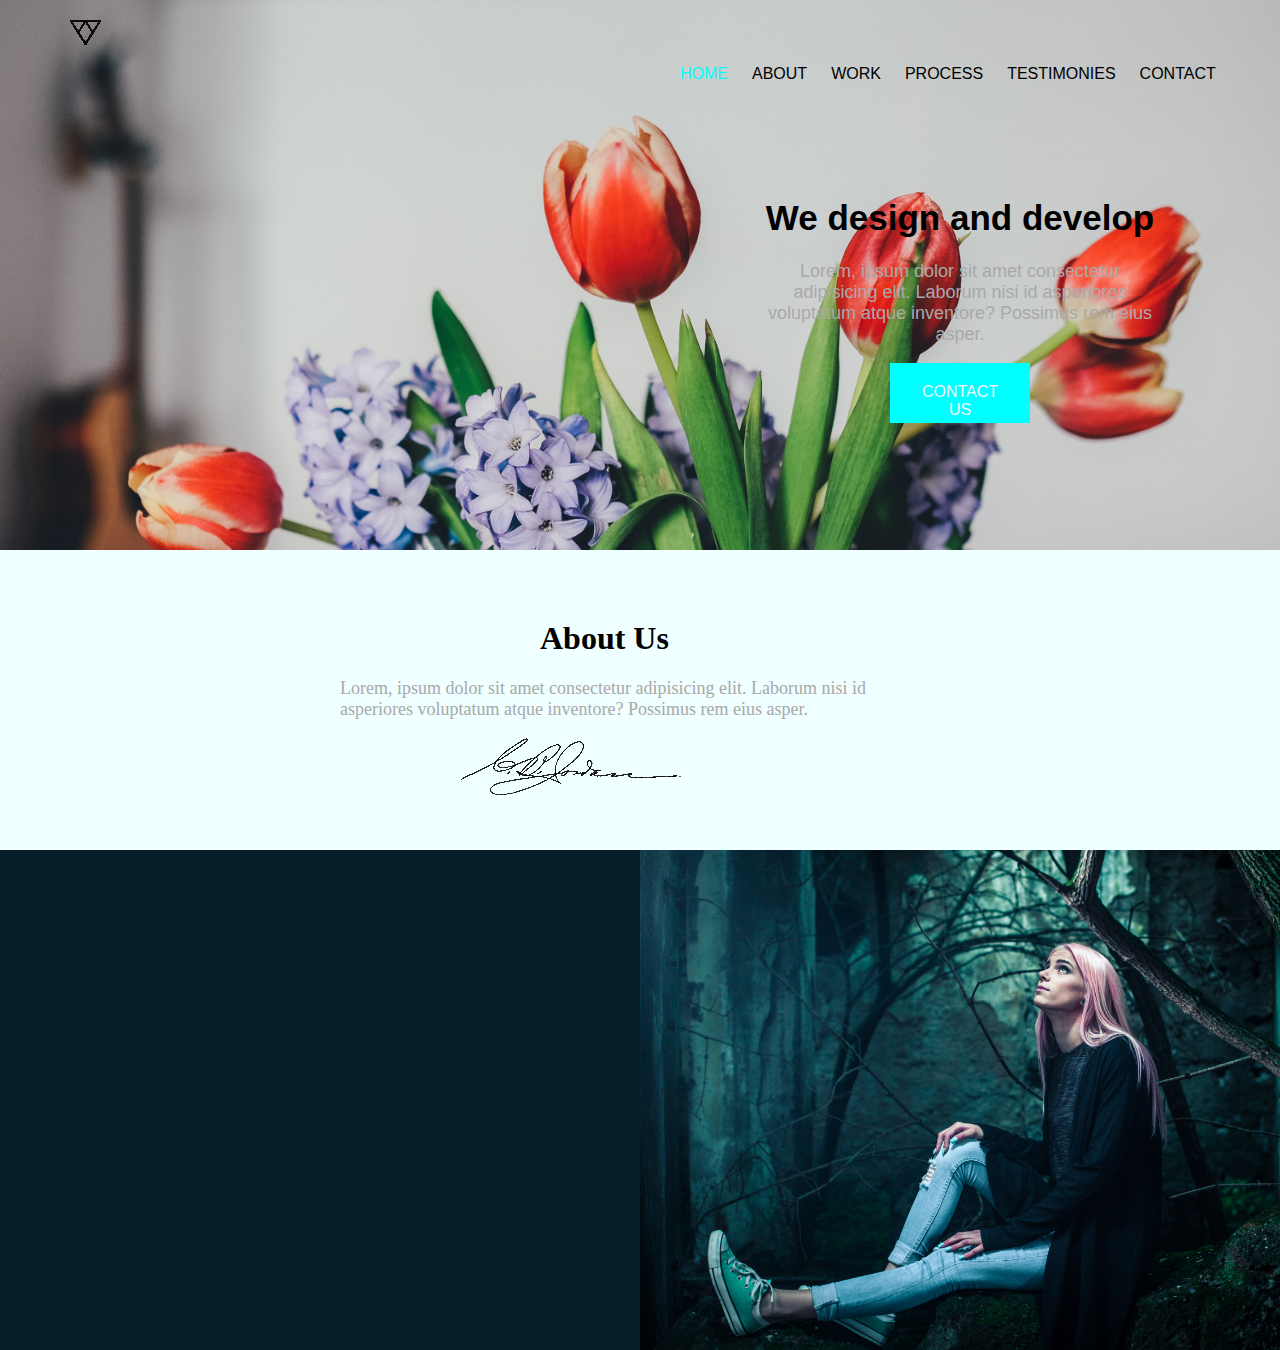
==== index.html @ 92134261 "push after pulling" ====
<!DOCTYPE html>
<html>
<head>
    <meta charset="utf-8" />
    <meta http-equiv="X-UA-Compatible" content="IE=edge">
    <link rel="stylesheet" href="css/index.css" type="text/css">
    <title>Home</title>
    
    
</head>
<body>
    <!-- first section -->
    <section id="sect1">
        <div class="nav">
               
                        <img src="./img/logo.png" alt="" height="25" width="31">
               
                <ul>
                  <li><a href="#" class="active">HOME</a></li>
                   <li><a href="#">ABOUT</a></li>
                   <li><a href="#">WORK</a></li>
                   <li><a href="#">PROCESS</a></li>
                   <li><a href="#">TESTIMONIES</a></li>
                   <li><a href="#">CONTACT</a></li>
                </ul>
        </div>
<div id="inn">
    <h1>We design and develop</h1>
    <p>Lorem, ipsum dolor sit amet consectetur adipisicing elit. Laborum nisi id asperiores voluptatum atque inventore? Possimus rem eius asper.</p>
      <div class="contact">
    <a href="#"> CONTACT US</a>     
    </div>
</div>
    </section>

    <!-- second section -->
       <section id="sect2">
<div class="sect2">
        <h1>About Us</h1>
        <p>Lorem, ipsum dolor sit amet consectetur adipisicing elit. Laborum nisi id asperiores voluptatum atque inventore? Possimus rem eius asper.</p>
        <img src="./img/signature.png" alt="">
</div>
          
       </section>

       <section id="sect3">
            <div class="dleft">

                
            </div>


            <div class="dright">

            </div>
       </section>
</body>
</html>
---- css/index.css ----
/*body*/
body{
    margin: 0;
    padding: 0;
}
/* sect1*/
#sect1{
    background-image: url(../img/annie-spratt-65068-unsplash.jpg);
    height: 550px;
    background-size: cover;
}
.nav ul li {
    display: inline;
    margin-left: 20px;
    font-family: 'Franklin Gothic Medium', 'Arial Narrow', Arial, sans-serif;
    font-size: 16px;
}

.nav ul
{
    display: inline-block;
    margin-left: 600px;
    background-clip: content-box;
    
}
.nav img{
    margin-left: 50px;
    
}
.nav{
    padding: 20px;
    
    height: 30px;
}
.nav ul li a{
    text-decoration-line: none;
    color: black;
}
.active{
     color: aqua !important;    
}
#inn{
    width: 50%;
    float: right;
    text-align: center;
}
#inn p{
    width: 400px;
    font-size: 18px;
margin-left: auto;
margin-right: auto;
font-family: 'Lucida Sans', 'Lucida Sans Regular', 'Lucida Grande', 'Lucida Sans Unicode', Geneva, Verdana, sans-serif;
color: darkgray;

}
    #inn h1{
        margin-top: 20%;
        font-size: 35px;
        font-family: 'Lucida Sans', 'Lucida Sans Regular', 'Lucida Grande', 'Lucida Sans Unicode', Geneva, Verdana, sans-serif;
    }
    .contact{
        height: 20px;
        width: 100px;
        background-color: aqua;
        margin: 0 auto;
        padding: 20px;
    }
.contact a{
    text-decoration: none;
    color: aliceblue;
    font-family: 'Franklin Gothic Medium', 'Arial Narrow', Arial, sans-serif;
}

/*second section*/
#sect2{
    height: 300px;
    background-color: azure;
    padding: 0;
    margin: 0;
}
.sect2{
    width: 600px;
    margin: 0 auto;
    padding-top: 70px;
    padding-bottom: 50px;
    
}
.sect2 h1{
    margin-top: 0;
    
    margin-left: 200px;
    margin-right: auto;
}
.sect2 img{
    margin-left: 120px;
}
.sect2 p{
    width: 600px;
    font-size: 18px;
margin-left: auto;
margin-right: auto;
font-family: 'Lucida Sans', 'Lucida Sans Regular', 'Lucida Grande', 'Lucida Sans Unicode', ;
color: darkgray;
}

/*section three*/
#sect3{
    height: 500px;
    clear: both;
    background-color:#061e29;
}
.dright{
    background-image: url(../img/alexander-mils-139941-unsplash.jpg);
    background-size: cover;
    width: 50%;
    float: right;
    height: 500px;
}
.dleft{
    float: left;
    width: 50%;
    height: 500px;
}
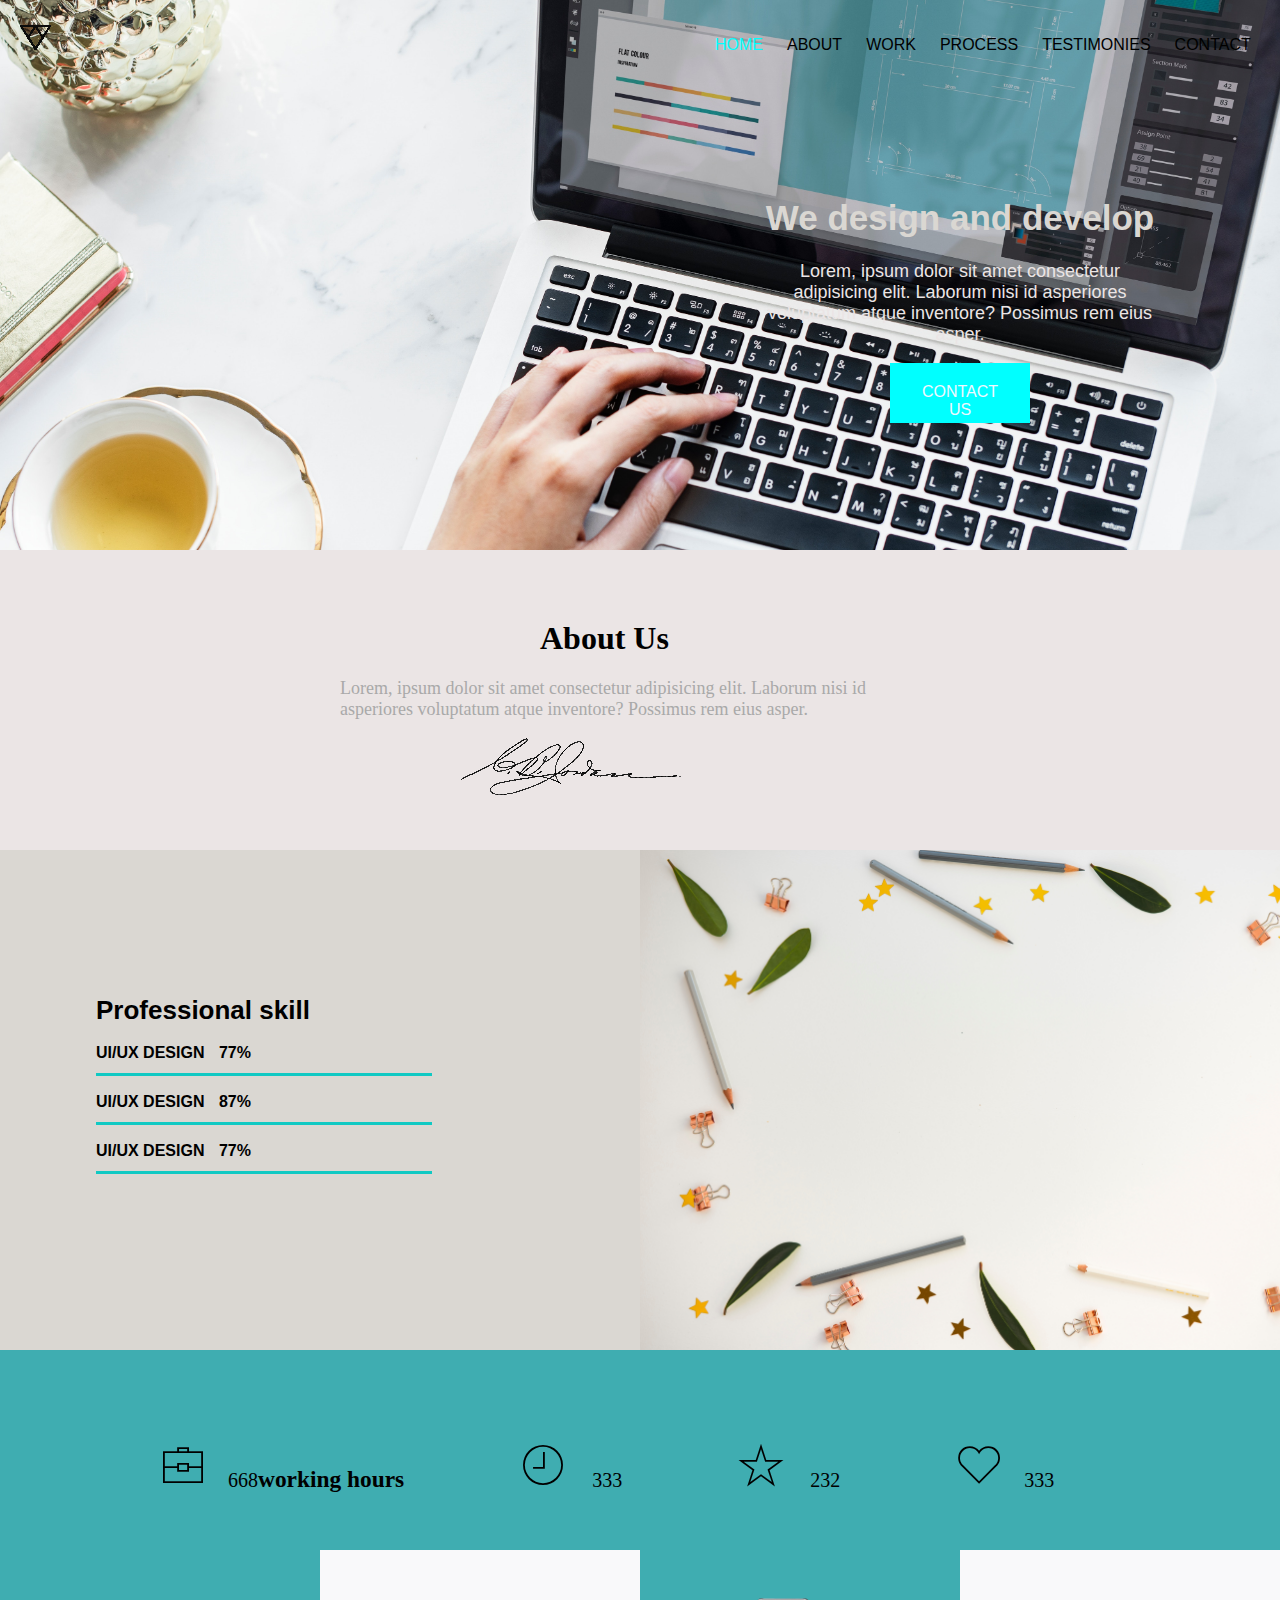
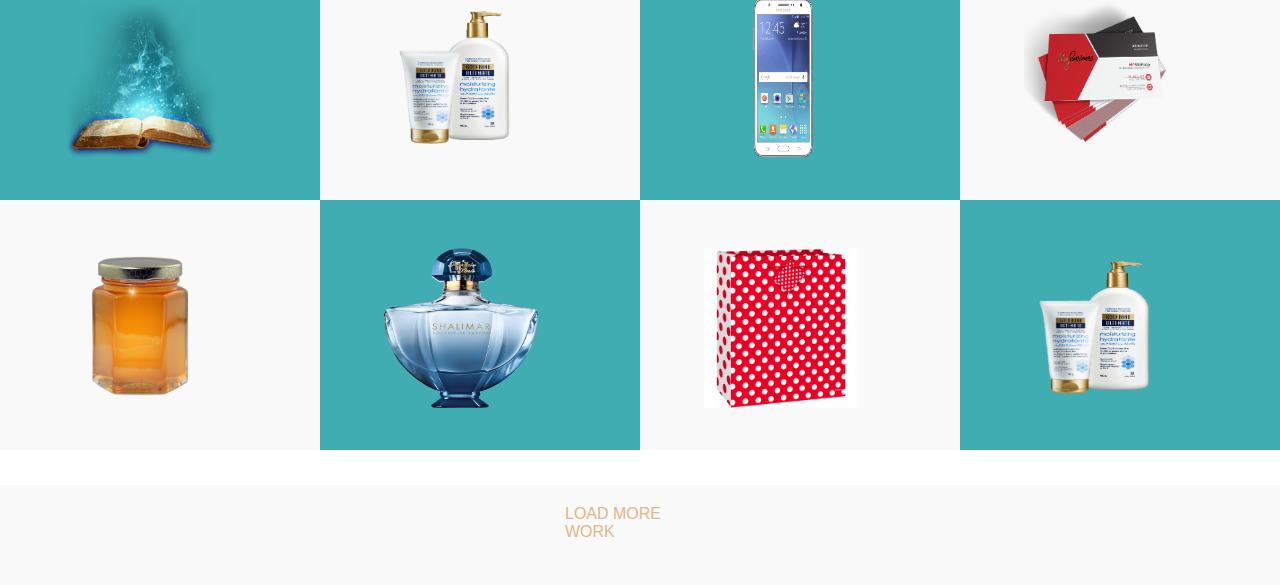
==== commit dfa3997b: "css added" ====
--- a/index.html
+++ b/index.html
@@ -4,6 +4,7 @@
     <meta charset="utf-8" />
     <meta http-equiv="X-UA-Compatible" content="IE=edge">
     <link rel="stylesheet" href="css/index.css" type="text/css">
+    <link rel="stylesheet" href="./assets/Icon-font-7-stroke-PIXEDEN-v-1.2.0/pe-icon-7-stroke/css/pe-icon-7-stroke.css" type="text/css">
     <title>Home</title>
     
     
@@ -45,8 +46,22 @@
 
        <section id="sect3">
             <div class="dleft">
+              <div class="in">
+                       <h1>Professional skill </h1>
+                        <div>
+                            <h2>UI/UX DESIGN <span> 77%</span> </h2>
+                            <img src="img/rectangle1.png" alt="">
+                        </div>
+                        <div>
+                                <h2>UI/UX DESIGN  <span>87%</span></h2>
+                                <img src="img/rectangle1.png" alt="">
+                            </div>
+                            <div>
+                                    <h2>UI/UX DESIGN  <span>77%</span></h2>
+                                    <img src="img/rectangle1.png" alt="">
+                                </div>
+              </div>
 
-                
             </div>
 
 
@@ -54,5 +69,48 @@
 
             </div>
        </section>
+
+       <section id="sect4">
+                <div class="inn">
+                        <div class="innn1"><span class="pe-7s-portfolio img"> </span><span class="numb">668<h3>working hours</h3></span></div>
+                       <div class="innn"> <span class="pe-7s-clock img"> </span> <span class="numb">333</span></div>
+                      <div class="innn">  <span class="pe-7s-star img"></span> <span class="numb">232</span></div>
+                       <div class="innn"> <span class="pe-7s-like img"> </span><span class="numb">333</span></div>
+
+       </section>
+       <section id="sect5">
+<div class="col">
+    <div class="colin"><img src="./img/Book-PNG-Photo.png" alt="" ></div>
+
+</div>
+<div class="col1">
+<div class="colin"><img src="img/Moisturizing-Skin-Therapy-Lotion-Cream.png" alt=""></div>
+</div>
+<div class="col">
+   <div class="colin"> <img src="./img/samsung-mobile-free-download-transparent-4.png" alt=""></div>
+</div>
+<div class="col1">
+    <div class="colin"><img src="./img/Business-Card-PNG-Image.png" alt=""></div>
+</div>
+<div class="col1">
+        <div class="colin"><img src="./img/Jar-Of-Honey-PNG-Clipart.png" alt="" ></div>
+    
+    </div>
+    <div class="col">
+            <div class="colin"><img src="./img/perfume_PNG10302.png" alt="" ></div>
+        
+        </div>
+        <div class="col1">
+                <div class="colin"><img src="./img/red-polka-dot-medium-gift-bag.png" alt="" ></div>
+            
+            </div>
+            <div class="col">
+                    <div class="colin"><img src="./img/Moisturizing-Skin-Therapy-Lotion-Cream.png" alt="" ></div>
+                
+                </div>
+                <div class="lon">
+                      <div class="lonn"><a href="#">LOAD MORE WORK</a></div>
+                </div>
+       </section>
 </body>
 </html>--- a/css/index.css
+++ b/css/index.css
@@ -5,7 +5,7 @@
 }
 /* sect1*/
 #sect1{
-    background-image: url(../img/annie-spratt-65068-unsplash.jpg);
+    background-image: url(../img/rawpixel-1130125-unsplash.jpg);
     height: 550px;
     background-size: cover;
 }
@@ -24,7 +24,7 @@
     
 }
 .nav img{
-    margin-left: 50px;
+    margin-left: 5kw0px;
     
 }
 .nav{
@@ -50,13 +50,14 @@
 margin-left: auto;
 margin-right: auto;
 font-family: 'Lucida Sans', 'Lucida Sans Regular', 'Lucida Grande', 'Lucida Sans Unicode', Geneva, Verdana, sans-serif;
-color: darkgray;
+color: rgb(235, 229, 229);
 
 }
     #inn h1{
         margin-top: 20%;
         font-size: 35px;
         font-family: 'Lucida Sans', 'Lucida Sans Regular', 'Lucida Grande', 'Lucida Sans Unicode', Geneva, Verdana, sans-serif;
+        color: #dad7d2;
     }
     .contact{
         height: 20px;
@@ -74,7 +75,7 @@
 /*second section*/
 #sect2{
     height: 300px;
-    background-color: azure;
+    background-color: rgb(235, 229, 229);
     padding: 0;
     margin: 0;
 }
@@ -107,10 +108,10 @@
 #sect3{
     height: 500px;
     clear: both;
-    background-color:#061e29;
+    background-color:#dad7d2;
 }
 .dright{
-    background-image: url(../img/alexander-mils-139941-unsplash.jpg);
+    background-image: url(../img/joanna-kosinska-476268-unsplash.jpg);
     background-size: cover;
     width: 50%;
     float: right;
@@ -121,3 +122,118 @@
     width: 50%;
     height: 500px;
 }
+.in{
+    width: 70%;
+    margin-left: auto;
+    margin-right: auto;
+    padding-top: 20%;
+}
+.in h1{
+    font-family:-apple-system, BlinkMacSystemFont, 'Segoe UI', Roboto, Oxygen, Ubuntu, Cantarell, 'Open Sans', 'Helvetica Neue', sans-serif;
+    font-size: 26px;
+    
+}
+.in h2{
+    font-family: 'Lucida Sans', 'Lucida Sans Regular', 'Lucida Grande', 'Lucida Sans Unicode', Geneva, Verdana, sans-serif;
+    font-size: 16px;
+    margin-bottom: 0;
+    padding-bottom: 0;
+}
+.in span{
+    padding-left: 10px;
+}
+
+/* sect4 */
+
+#sect4{
+    margin: 0;
+    padding: 0;
+    background-color:rgb(63, 173, 177);
+    height: 200px;;
+}
+.img{
+    font-size:50px;
+    margin-left: 30px;
+}
+.numb{
+    font-size: 20px;
+    margin-left: 20px;
+    
+    
+}
+.inn{
+    width: 80%;
+    margin-left: auto;
+    margin-right: auto;
+    padding-top: 7%;
+}
+.innn{
+    display: inline;
+    margin-left: 80px;
+}
+.innn1{
+    display: inline;
+}
+.innn1 h3{
+    display: inline;
+}
+
+
+/* section five */
+#sect5{
+    height: 500px;
+    background-color: rgb(226, 221, 230);
+    padding: 0;
+    margin: 0;
+}
+.col{
+    width: 25%;
+    height: 250px;
+    background-color: rgb(63, 173, 177);
+    display: inline-block;
+    margin-right: -4px;
+    background-size: contain;
+    
+}
+.col1{
+    width: 25%;
+    height: 250px;
+    background-color: #f9f9fa;
+    display: inline-block;
+    margin-right: -4px;
+    background-size: contain;
+    
+}
+.colin{
+    height: 200px;
+    width: 60%;
+    margin: 0 auto;
+    padding-top: 15%;
+
+}
+.col img{
+    height: 80%;
+    width: 80%;
+}
+.col1 img{
+    height: 80%;
+    width: 80%; 
+}
+.lon{
+    height: 100px;
+    background-color: #f9f9fa;
+    
+}
+.lon a{
+    text-decoration-line: none;
+    color: burlywood;
+    font-family: 'Trebuchet MS', 'Lucida Sans Unicode', 'Lucida Grande', 'Lucida Sans', Arial, sans-serif;
+}
+.lonn{
+    height: 20px;
+    width:150px;
+    
+    margin:0 auto;
+    padding: 20px;
+    margin-top: 35px !important;
+}--- a/assets/Icon-font-7-stroke-PIXEDEN-v-1.2.0/pe-icon-7-stroke/css/pe-icon-7-stroke.css
+++ b/assets/Icon-font-7-stroke-PIXEDEN-v-1.2.0/pe-icon-7-stroke/css/pe-icon-7-stroke.css
@@ -0,0 +1,632 @@
+@font-face {
+	font-family: 'Pe-icon-7-stroke';
+	src:url('../fonts/Pe-icon-7-stroke.eot?d7yf1v');
+	src:url('../fonts/Pe-icon-7-stroke.eot?#iefixd7yf1v') format('embedded-opentype'),
+		url('../fonts/Pe-icon-7-stroke.woff?d7yf1v') format('woff'),
+		url('../fonts/Pe-icon-7-stroke.ttf?d7yf1v') format('truetype'),
+		url('../fonts/Pe-icon-7-stroke.svg?d7yf1v#Pe-icon-7-stroke') format('svg');
+	font-weight: normal;
+	font-style: normal;
+}
+
+[class^="pe-7s-"], [class*=" pe-7s-"] {
+	display: inline-block;
+	font-family: 'Pe-icon-7-stroke';
+	speak: none;
+	font-style: normal;
+	font-weight: normal;
+	font-variant: normal;
+	text-transform: none;
+	line-height: 1;
+
+	/* Better Font Rendering =========== */
+	-webkit-font-smoothing: antialiased;
+	-moz-osx-font-smoothing: grayscale;
+}
+
+.pe-7s-album:before {
+	content: "\e6aa";
+}
+.pe-7s-arc:before {
+	content: "\e6ab";
+}
+.pe-7s-back-2:before {
+	content: "\e6ac";
+}
+.pe-7s-bandaid:before {
+	content: "\e6ad";
+}
+.pe-7s-car:before {
+	content: "\e6ae";
+}
+.pe-7s-diamond:before {
+	content: "\e6af";
+}
+.pe-7s-door-lock:before {
+	content: "\e6b0";
+}
+.pe-7s-eyedropper:before {
+	content: "\e6b1";
+}
+.pe-7s-female:before {
+	content: "\e6b2";
+}
+.pe-7s-gym:before {
+	content: "\e6b3";
+}
+.pe-7s-hammer:before {
+	content: "\e6b4";
+}
+.pe-7s-headphones:before {
+	content: "\e6b5";
+}
+.pe-7s-helm:before {
+	content: "\e6b6";
+}
+.pe-7s-hourglass:before {
+	content: "\e6b7";
+}
+.pe-7s-leaf:before {
+	content: "\e6b8";
+}
+.pe-7s-magic-wand:before {
+	content: "\e6b9";
+}
+.pe-7s-male:before {
+	content: "\e6ba";
+}
+.pe-7s-map-2:before {
+	content: "\e6bb";
+}
+.pe-7s-next-2:before {
+	content: "\e6bc";
+}
+.pe-7s-paint-bucket:before {
+	content: "\e6bd";
+}
+.pe-7s-pendrive:before {
+	content: "\e6be";
+}
+.pe-7s-photo:before {
+	content: "\e6bf";
+}
+.pe-7s-piggy:before {
+	content: "\e6c0";
+}
+.pe-7s-plugin:before {
+	content: "\e6c1";
+}
+.pe-7s-refresh-2:before {
+	content: "\e6c2";
+}
+.pe-7s-rocket:before {
+	content: "\e6c3";
+}
+.pe-7s-settings:before {
+	content: "\e6c4";
+}
+.pe-7s-shield:before {
+	content: "\e6c5";
+}
+.pe-7s-smile:before {
+	content: "\e6c6";
+}
+.pe-7s-usb:before {
+	content: "\e6c7";
+}
+.pe-7s-vector:before {
+	content: "\e6c8";
+}
+.pe-7s-wine:before {
+	content: "\e6c9";
+}
+.pe-7s-cloud-upload:before {
+	content: "\e68a";
+}
+.pe-7s-cash:before {
+	content: "\e68c";
+}
+.pe-7s-close:before {
+	content: "\e680";
+}
+.pe-7s-bluetooth:before {
+	content: "\e68d";
+}
+.pe-7s-cloud-download:before {
+	content: "\e68b";
+}
+.pe-7s-way:before {
+	content: "\e68e";
+}
+.pe-7s-close-circle:before {
+	content: "\e681";
+}
+.pe-7s-id:before {
+	content: "\e68f";
+}
+.pe-7s-angle-up:before {
+	content: "\e682";
+}
+.pe-7s-wristwatch:before {
+	content: "\e690";
+}
+.pe-7s-angle-up-circle:before {
+	content: "\e683";
+}
+.pe-7s-world:before {
+	content: "\e691";
+}
+.pe-7s-angle-right:before {
+	content: "\e684";
+}
+.pe-7s-volume:before {
+	content: "\e692";
+}
+.pe-7s-angle-right-circle:before {
+	content: "\e685";
+}
+.pe-7s-users:before {
+	content: "\e693";
+}
+.pe-7s-angle-left:before {
+	content: "\e686";
+}
+.pe-7s-user-female:before {
+	content: "\e694";
+}
+.pe-7s-angle-left-circle:before {
+	content: "\e687";
+}
+.pe-7s-up-arrow:before {
+	content: "\e695";
+}
+.pe-7s-angle-down:before {
+	content: "\e688";
+}
+.pe-7s-switch:before {
+	content: "\e696";
+}
+.pe-7s-angle-down-circle:before {
+	content: "\e689";
+}
+.pe-7s-scissors:before {
+	content: "\e697";
+}
+.pe-7s-wallet:before {
+	content: "\e600";
+}
+.pe-7s-safe:before {
+	content: "\e698";
+}
+.pe-7s-volume2:before {
+	content: "\e601";
+}
+.pe-7s-volume1:before {
+	content: "\e602";
+}
+.pe-7s-voicemail:before {
+	content: "\e603";
+}
+.pe-7s-video:before {
+	content: "\e604";
+}
+.pe-7s-user:before {
+	content: "\e605";
+}
+.pe-7s-upload:before {
+	content: "\e606";
+}
+.pe-7s-unlock:before {
+	content: "\e607";
+}
+.pe-7s-umbrella:before {
+	content: "\e608";
+}
+.pe-7s-trash:before {
+	content: "\e609";
+}
+.pe-7s-tools:before {
+	content: "\e60a";
+}
+.pe-7s-timer:before {
+	content: "\e60b";
+}
+.pe-7s-ticket:before {
+	content: "\e60c";
+}
+.pe-7s-target:before {
+	content: "\e60d";
+}
+.pe-7s-sun:before {
+	content: "\e60e";
+}
+.pe-7s-study:before {
+	content: "\e60f";
+}
+.pe-7s-stopwatch:before {
+	content: "\e610";
+}
+.pe-7s-star:before {
+	content: "\e611";
+}
+.pe-7s-speaker:before {
+	content: "\e612";
+}
+.pe-7s-signal:before {
+	content: "\e613";
+}
+.pe-7s-shuffle:before {
+	content: "\e614";
+}
+.pe-7s-shopbag:before {
+	content: "\e615";
+}
+.pe-7s-share:before {
+	content: "\e616";
+}
+.pe-7s-server:before {
+	content: "\e617";
+}
+.pe-7s-search:before {
+	content: "\e618";
+}
+.pe-7s-film:before {
+	content: "\e6a5";
+}
+.pe-7s-science:before {
+	content: "\e619";
+}
+.pe-7s-disk:before {
+	content: "\e6a6";
+}
+.pe-7s-ribbon:before {
+	content: "\e61a";
+}
+.pe-7s-repeat:before {
+	content: "\e61b";
+}
+.pe-7s-refresh:before {
+	content: "\e61c";
+}
+.pe-7s-add-user:before {
+	content: "\e6a9";
+}
+.pe-7s-refresh-cloud:before {
+	content: "\e61d";
+}
+.pe-7s-paperclip:before {
+	content: "\e69c";
+}
+.pe-7s-radio:before {
+	content: "\e61e";
+}
+.pe-7s-note2:before {
+	content: "\e69d";
+}
+.pe-7s-print:before {
+	content: "\e61f";
+}
+.pe-7s-network:before {
+	content: "\e69e";
+}
+.pe-7s-prev:before {
+	content: "\e620";
+}
+.pe-7s-mute:before {
+	content: "\e69f";
+}
+.pe-7s-power:before {
+	content: "\e621";
+}
+.pe-7s-medal:before {
+	content: "\e6a0";
+}
+.pe-7s-portfolio:before {
+	content: "\e622";
+}
+.pe-7s-like2:before {
+	content: "\e6a1";
+}
+.pe-7s-plus:before {
+	content: "\e623";
+}
+.pe-7s-left-arrow:before {
+	content: "\e6a2";
+}
+.pe-7s-play:before {
+	content: "\e624";
+}
+.pe-7s-key:before {
+	content: "\e6a3";
+}
+.pe-7s-plane:before {
+	content: "\e625";
+}
+.pe-7s-joy:before {
+	content: "\e6a4";
+}
+.pe-7s-photo-gallery:before {
+	content: "\e626";
+}
+.pe-7s-pin:before {
+	content: "\e69b";
+}
+.pe-7s-phone:before {
+	content: "\e627";
+}
+.pe-7s-plug:before {
+	content: "\e69a";
+}
+.pe-7s-pen:before {
+	content: "\e628";
+}
+.pe-7s-right-arrow:before {
+	content: "\e699";
+}
+.pe-7s-paper-plane:before {
+	content: "\e629";
+}
+.pe-7s-delete-user:before {
+	content: "\e6a7";
+}
+.pe-7s-paint:before {
+	content: "\e62a";
+}
+.pe-7s-bottom-arrow:before {
+	content: "\e6a8";
+}
+.pe-7s-notebook:before {
+	content: "\e62b";
+}
+.pe-7s-note:before {
+	content: "\e62c";
+}
+.pe-7s-next:before {
+	content: "\e62d";
+}
+.pe-7s-news-paper:before {
+	content: "\e62e";
+}
+.pe-7s-musiclist:before {
+	content: "\e62f";
+}
+.pe-7s-music:before {
+	content: "\e630";
+}
+.pe-7s-mouse:before {
+	content: "\e631";
+}
+.pe-7s-more:before {
+	content: "\e632";
+}
+.pe-7s-moon:before {
+	content: "\e633";
+}
+.pe-7s-monitor:before {
+	content: "\e634";
+}
+.pe-7s-micro:before {
+	content: "\e635";
+}
+.pe-7s-menu:before {
+	content: "\e636";
+}
+.pe-7s-map:before {
+	content: "\e637";
+}
+.pe-7s-map-marker:before {
+	content: "\e638";
+}
+.pe-7s-mail:before {
+	content: "\e639";
+}
+.pe-7s-mail-open:before {
+	content: "\e63a";
+}
+.pe-7s-mail-open-file:before {
+	content: "\e63b";
+}
+.pe-7s-magnet:before {
+	content: "\e63c";
+}
+.pe-7s-loop:before {
+	content: "\e63d";
+}
+.pe-7s-look:before {
+	content: "\e63e";
+}
+.pe-7s-lock:before {
+	content: "\e63f";
+}
+.pe-7s-lintern:before {
+	content: "\e640";
+}
+.pe-7s-link:before {
+	content: "\e641";
+}
+.pe-7s-like:before {
+	content: "\e642";
+}
+.pe-7s-light:before {
+	content: "\e643";
+}
+.pe-7s-less:before {
+	content: "\e644";
+}
+.pe-7s-keypad:before {
+	content: "\e645";
+}
+.pe-7s-junk:before {
+	content: "\e646";
+}
+.pe-7s-info:before {
+	content: "\e647";
+}
+.pe-7s-home:before {
+	content: "\e648";
+}
+.pe-7s-help2:before {
+	content: "\e649";
+}
+.pe-7s-help1:before {
+	content: "\e64a";
+}
+.pe-7s-graph3:before {
+	content: "\e64b";
+}
+.pe-7s-graph2:before {
+	content: "\e64c";
+}
+.pe-7s-graph1:before {
+	content: "\e64d";
+}
+.pe-7s-graph:before {
+	content: "\e64e";
+}
+.pe-7s-global:before {
+	content: "\e64f";
+}
+.pe-7s-gleam:before {
+	content: "\e650";
+}
+.pe-7s-glasses:before {
+	content: "\e651";
+}
+.pe-7s-gift:before {
+	content: "\e652";
+}
+.pe-7s-folder:before {
+	content: "\e653";
+}
+.pe-7s-flag:before {
+	content: "\e654";
+}
+.pe-7s-filter:before {
+	content: "\e655";
+}
+.pe-7s-file:before {
+	content: "\e656";
+}
+.pe-7s-expand1:before {
+	content: "\e657";
+}
+.pe-7s-exapnd2:before {
+	content: "\e658";
+}
+.pe-7s-edit:before {
+	content: "\e659";
+}
+.pe-7s-drop:before {
+	content: "\e65a";
+}
+.pe-7s-drawer:before {
+	content: "\e65b";
+}
+.pe-7s-download:before {
+	content: "\e65c";
+}
+.pe-7s-display2:before {
+	content: "\e65d";
+}
+.pe-7s-display1:before {
+	content: "\e65e";
+}
+.pe-7s-diskette:before {
+	content: "\e65f";
+}
+.pe-7s-date:before {
+	content: "\e660";
+}
+.pe-7s-cup:before {
+	content: "\e661";
+}
+.pe-7s-culture:before {
+	content: "\e662";
+}
+.pe-7s-crop:before {
+	content: "\e663";
+}
+.pe-7s-credit:before {
+	content: "\e664";
+}
+.pe-7s-copy-file:before {
+	content: "\e665";
+}
+.pe-7s-config:before {
+	content: "\e666";
+}
+.pe-7s-compass:before {
+	content: "\e667";
+}
+.pe-7s-comment:before {
+	content: "\e668";
+}
+.pe-7s-coffee:before {
+	content: "\e669";
+}
+.pe-7s-cloud:before {
+	content: "\e66a";
+}
+.pe-7s-clock:before {
+	content: "\e66b";
+}
+.pe-7s-check:before {
+	content: "\e66c";
+}
+.pe-7s-chat:before {
+	content: "\e66d";
+}
+.pe-7s-cart:before {
+	content: "\e66e";
+}
+.pe-7s-camera:before {
+	content: "\e66f";
+}
+.pe-7s-call:before {
+	content: "\e670";
+}
+.pe-7s-calculator:before {
+	content: "\e671";
+}
+.pe-7s-browser:before {
+	content: "\e672";
+}
+.pe-7s-box2:before {
+	content: "\e673";
+}
+.pe-7s-box1:before {
+	content: "\e674";
+}
+.pe-7s-bookmarks:before {
+	content: "\e675";
+}
+.pe-7s-bicycle:before {
+	content: "\e676";
+}
+.pe-7s-bell:before {
+	content: "\e677";
+}
+.pe-7s-battery:before {
+	content: "\e678";
+}
+.pe-7s-ball:before {
+	content: "\e679";
+}
+.pe-7s-back:before {
+	content: "\e67a";
+}
+.pe-7s-attention:before {
+	content: "\e67b";
+}
+.pe-7s-anchor:before {
+	content: "\e67c";
+}
+.pe-7s-albums:before {
+	content: "\e67d";
+}
+.pe-7s-alarm:before {
+	content: "\e67e";
+}
+.pe-7s-airplay:before {
+	content: "\e67f";
+}
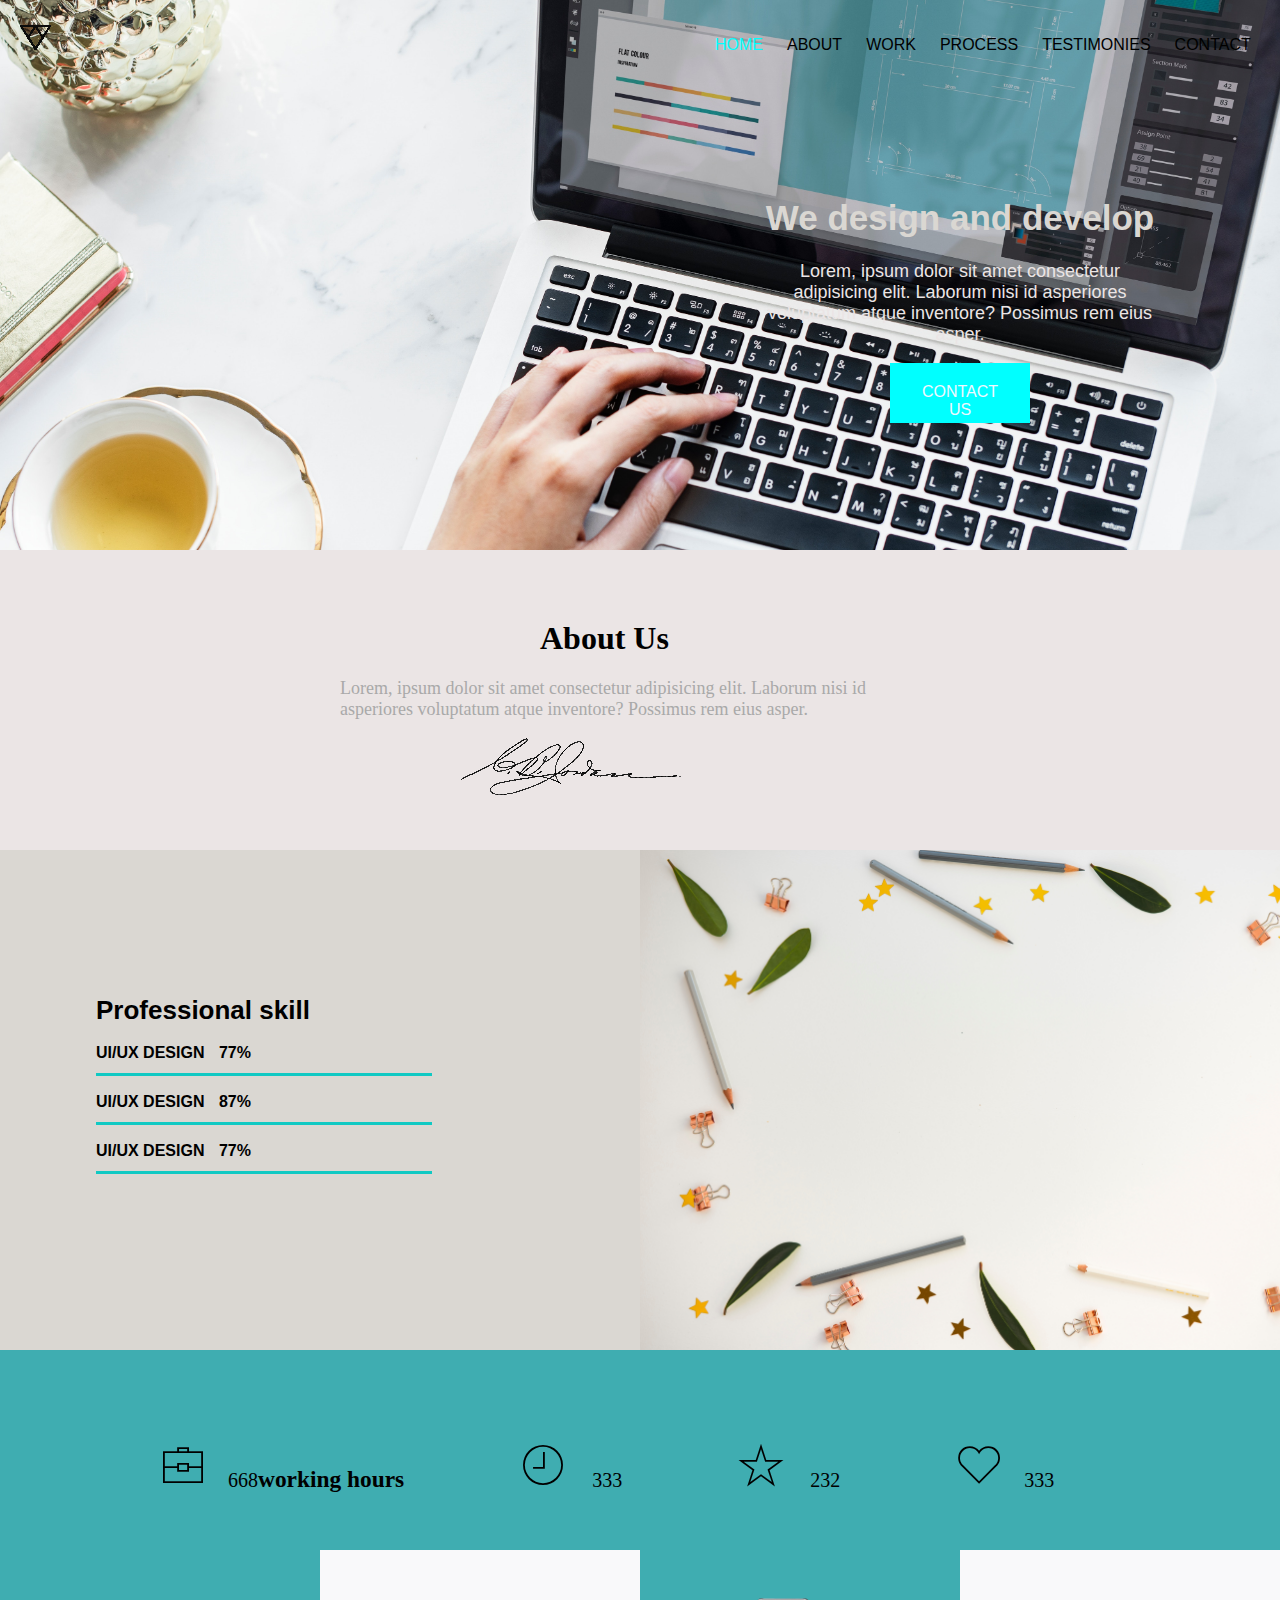
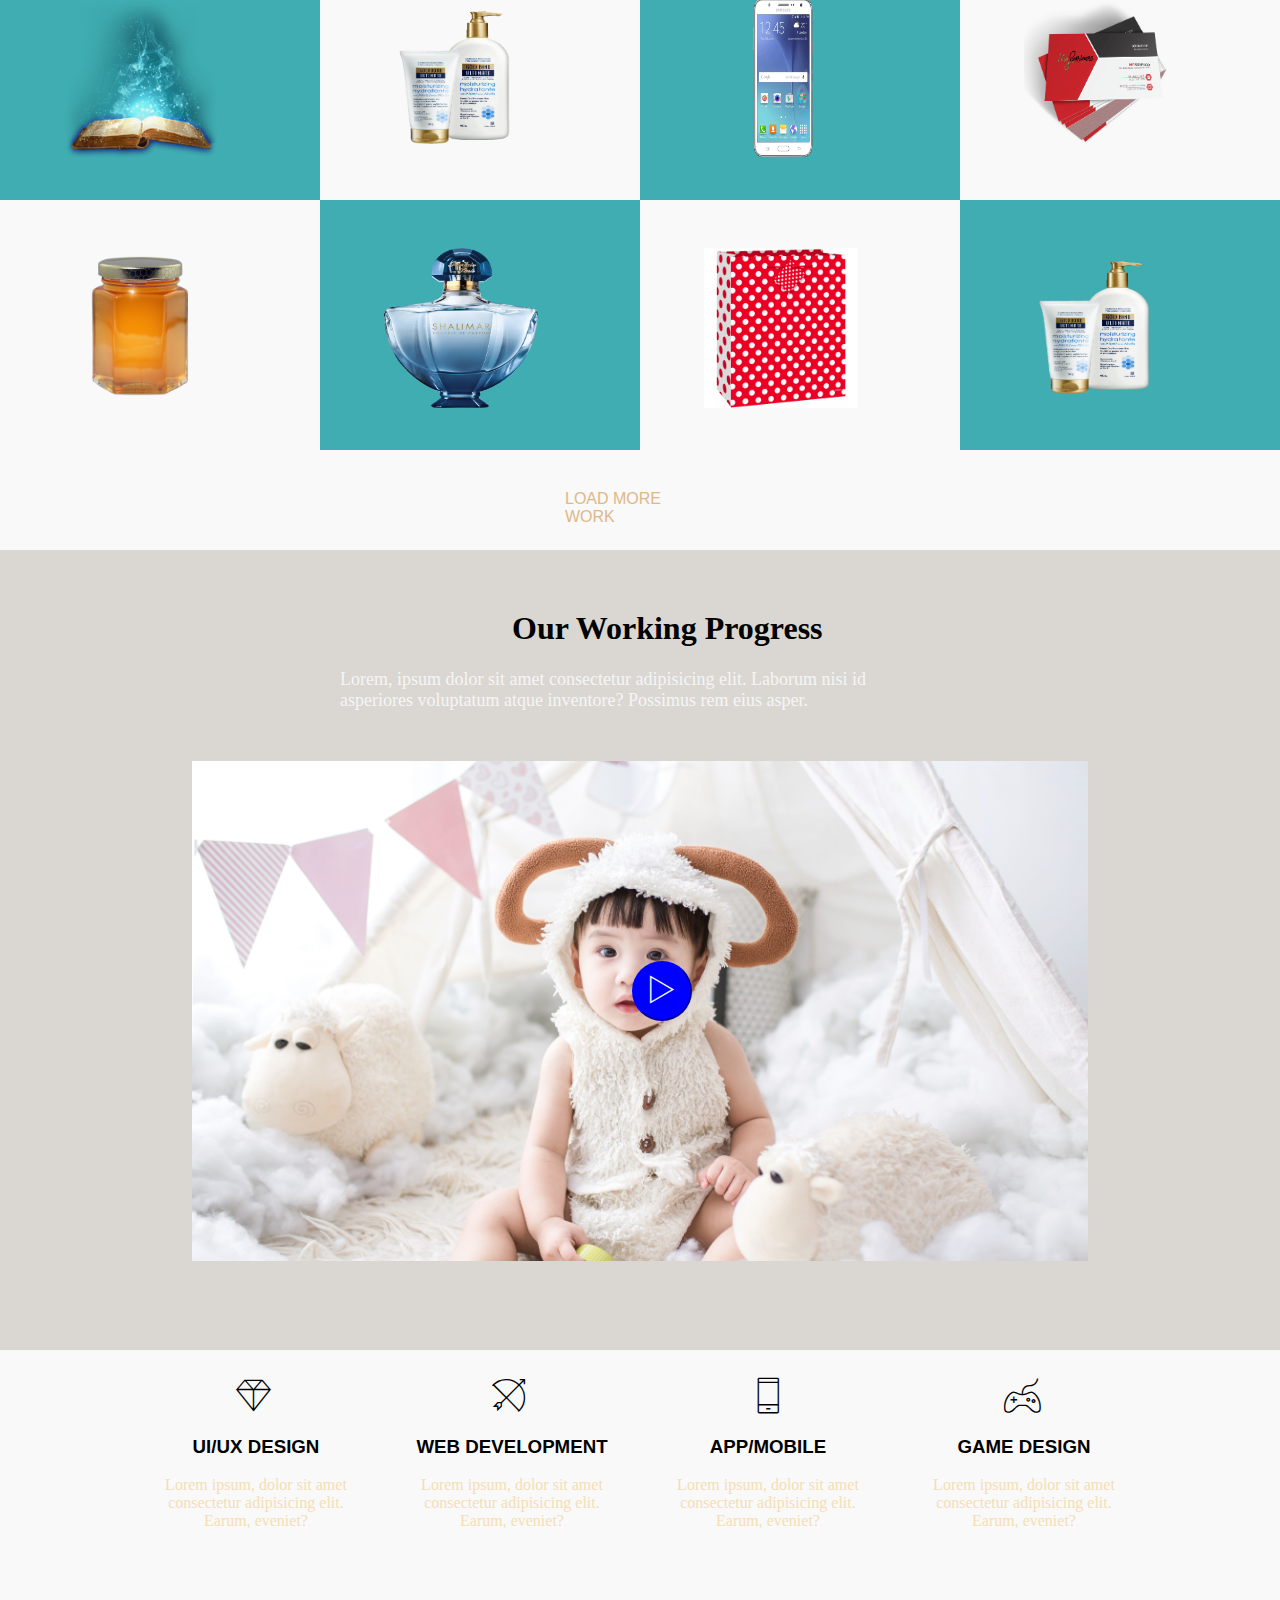
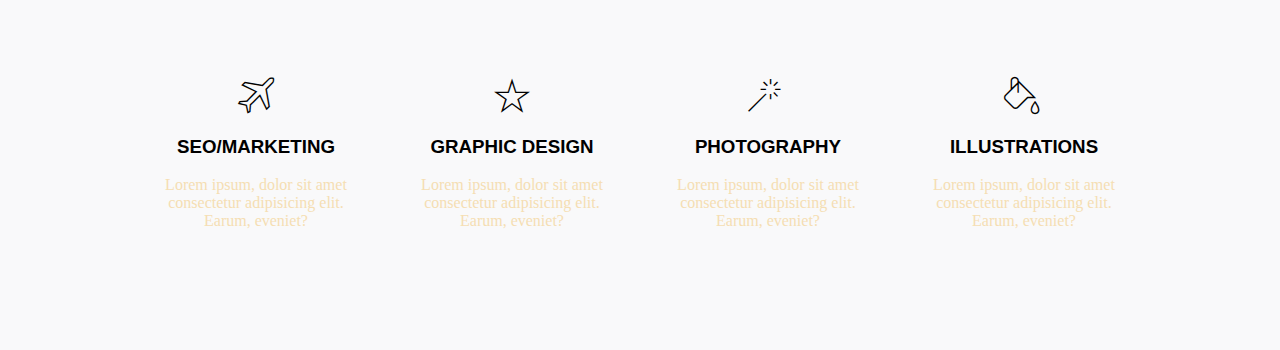
==== commit 9458833c: "more sections" ====
--- a/index.html
+++ b/index.html
@@ -108,9 +108,72 @@
                     <div class="colin"><img src="./img/Moisturizing-Skin-Therapy-Lotion-Cream.png" alt="" ></div>
                 
                 </div>
-                <div class="lon">
-                      <div class="lonn"><a href="#">LOAD MORE WORK</a></div>
-                </div>
+               
+       </section>
+       <section id="sect6">
+            <div class="lon">
+                    <div class="lonn"><a href="#">LOAD MORE WORK</a></div>
+              </div>
+       </section>
+
+       <section id="sect7">
+           <div class="sec7">
+                <h1>Our Working Progress</h1>
+                <p>Lorem, ipsum dolor sit amet consectetur adipisicing elit. Laborum nisi id asperiores voluptatum atque inventore? Possimus rem eius asper.</p>
+           </div>
+              <div class="secc7">
+                <button><i class="pe-7s-play"></i></button>
+              </div>
+
+       </section>
+
+       <section id="sect8">
+        <div class="col111">
+                <div class="col11">
+
+                        <div class="row"><i class="pe-7s-diamond"></i>
+                        <h3>UI/UX DESIGN</h3>
+                        <p>Lorem ipsum, dolor sit amet consectetur adipisicing elit. Earum, eveniet? </p>
+                        </div>
+                    </div>
+                    <div class="col11">
+                        <div class="row"><i class="pe-7s-arc"></i>
+                        <h3>WEB DEVELOPMENT</h3>
+                        <p>Lorem ipsum, dolor sit amet consectetur adipisicing elit. Earum, eveniet?</p>
+                        </div>
+                    </div>
+                    <div class="col11">
+                        <div class="row"><i class="pe-7s-phone"></i>
+                        <h3>APP/MOBILE</h3>
+                        <p>Lorem ipsum, dolor sit amet consectetur adipisicing elit. Earum, eveniet?</p>
+                        </div>
+                    </div>
+                    <div class="col11">
+                        <div class="row"><i class="pe-7s-joy"></i>
+                        <h3>GAME DESIGN</h3>
+                    <p>Lorem ipsum, dolor sit amet consectetur adipisicing elit. Earum, eveniet?</p></div>
+                    </div>
+                    <div class="col11">
+                       <div class="row"> <i class="pe-7s-plane"></i>
+                    <h3>SEO/MARKETING</h3>
+                <p>Lorem ipsum, dolor sit amet consectetur adipisicing elit. Earum, eveniet?</p></div>
+                    </div>
+                    <div class="col11">
+                       <div class="row"> <i class="pe-7s-star"></i>
+                    <h3>GRAPHIC DESIGN</h3>
+                <p>Lorem ipsum, dolor sit amet consectetur adipisicing elit. Earum, eveniet?</p></div>
+                    </div>
+                    <div class="col11">
+                        <div class="row"><i class="pe-7s-magic-wand"></i>
+                        <h3>PHOTOGRAPHY</h3>
+                    <p>Lorem ipsum, dolor sit amet consectetur adipisicing elit. Earum, eveniet?</p></div>
+                    </div>
+                    <div class="col11">
+                        <div class="row"><i class="pe-7s-paint-bucket"></i>
+                        <h3>ILLUSTRATIONS</h3>
+                    <p>Lorem ipsum, dolor sit amet consectetur adipisicing elit. Earum, eveniet?</p></div>
+                    </div>
+        </div>
        </section>
 </body>
 </html>--- a/css/index.css
+++ b/css/index.css
@@ -219,9 +219,17 @@
     height: 80%;
     width: 80%; 
 }
+
+#sect6{
+    margin: 0;
+    padding: 0;
+    margin-top: -34.7px;
+}
 .lon{
     height: 100px;
     background-color: #f9f9fa;
+    margin: 0;
+    padding: 0;
     
 }
 .lon a{
@@ -234,6 +242,97 @@
     width:150px;
     
     margin:0 auto;
-    padding: 20px;
+    padding: 40px;
     margin-top: 35px !important;
+    display: block;
+}
+
+#sect7{
+    height: 800px;
+    background-color:#dad7d2 ;
+    margin: 0;
+    
+}
+.sec7 p{
+    width: 600px;
+    font-size: 18px;
+margin-left: auto;
+margin-right: auto;
+font-family: 'Lucida Sans', 'Lucida Sans Regular', 'Lucida Grande', 'Lucida Sans Unicode', ;
+color: whitesmoke;
+}
+.sec7 h1{
+    margin-top: 0;
+    padding-top: 60px;
+    margin-left: 40%;
+   
+}
+.secc7{
+    height: 500px;
+    width: 70%;
+    background-image: url(../img/suke-tran-462029-unsplash.jpg);
+    background-size: cover;
+    margin: 0 auto;
+    margin-top: 50px !important;
+    
+}
+.secc7 button{
+    
+    height:60px ;
+    width: 60px;
+    background-color: blue;
+    margin-top: 200px;
+    margin-left: 440px;
+    visibility: visible;
+    border-radius: 60px;
+    border-color: blue;
+
+}
+.secc7 button i{
+    font-size: 40px;
+    margin-top:-2px;
+    margin-left: 0px;
+    color: aliceblue;
+}
+
+#sect8{
+    height: 600px;
+    background-color: #f9f9fa;
+}
+.col11{
+    width: 25%;
+    height: 300px;
+    background-color: #f9f9fa;
+    display: inline-block;
+    margin-right: -4px;
+    background-size: cover;
+}
+.col11 i{
+    margin-top: 0;
+    font-size: 40px;
+    margin-left: 40%;
+    
+}
+.col111{
+    width: 80%;
+    margin: 0 auto;
+    ;
+;
+    }
+.row{
+    width: 80%;
+    margin: 0 auto;
+    
+    height: 80%;
+    margin-top: 10% !important;
+    
+}
+.col11 h3{
+text-align: center;
+font-family: 'Lucida Sans', 'Lucida Sans Regular', 'Lucida Grande', 'Lucida Sans Unicode', Geneva, Verdana, sans-serif;
+}
+.col11 p{
+    text-align: center;
+    font-family: Cambria, Cochin, Georgia, Times, 'Times New Roman', serif;
+    color: wheat;
 }